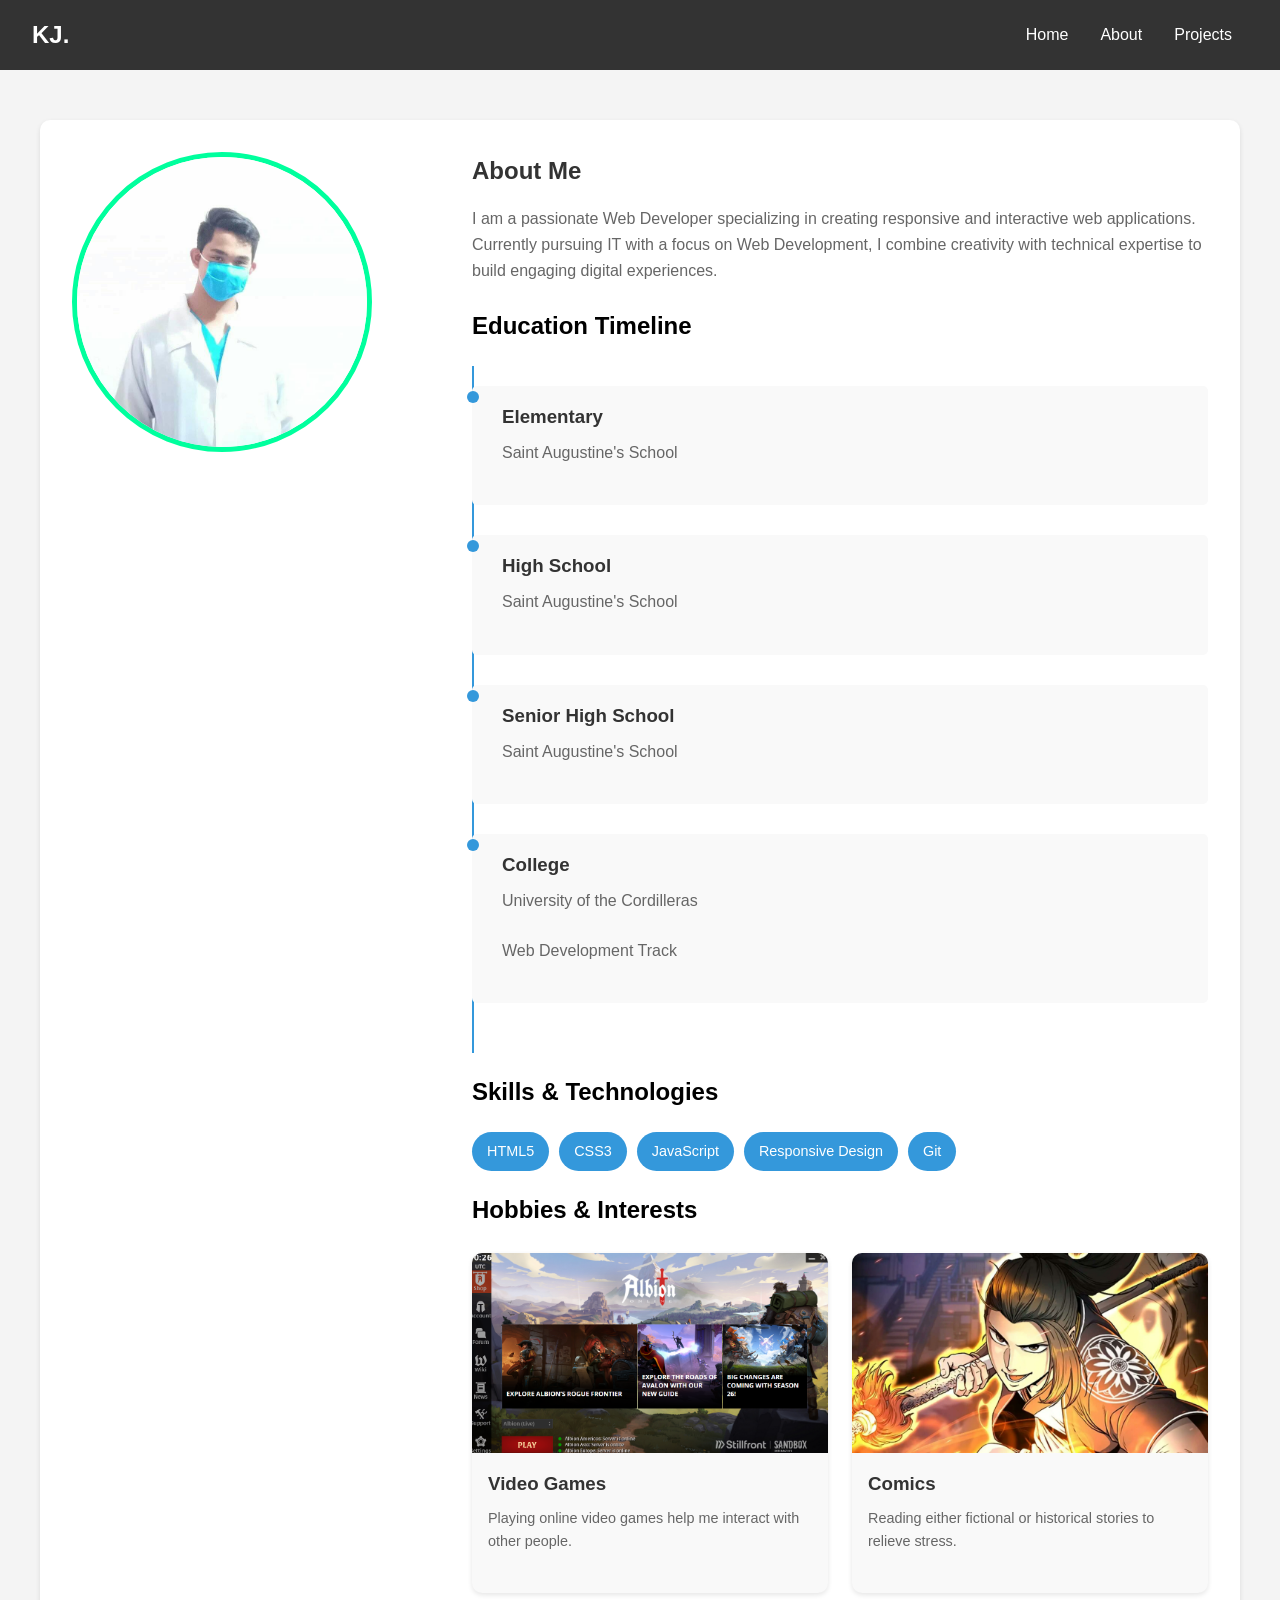
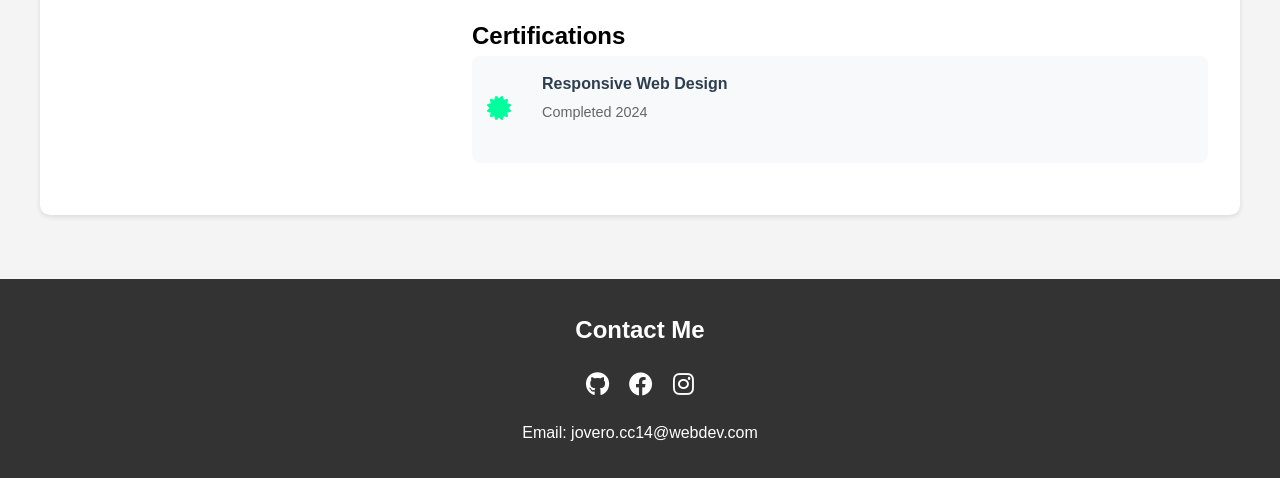
==== about.html @ 2f68d691 "THis is my cc14 activity, resume or portfolio." ====
<!DOCTYPE html>
<html lang="en">
<head>
    <meta charset="UTF-8">
    <meta name="viewport" content="width=device-width, initial-scale=1.0">
    <title>About Me - Web Developer Portfolio</title>
    <link rel="stylesheet" href="css/style.css">
    <link rel="stylesheet" href="css/about.css">
    <link rel="stylesheet" href="https://cdnjs.cloudflare.com/ajax/libs/font-awesome/6.0.0/css/all.min.css">
</head>
<body>
    <nav class="navbar">
        <div class="logo">KJ.</div>
        <ul class="nav-links">
            <li><a href="index.html">Home</a></li>
            <li><a href="about.html" class="active">About</a></li>
            <li><a href="projects.html">Projects</a></li>
        </ul>
        <div class="hamburger">
            <span></span>
            <span></span>
            <span></span>
        </div>
    </nav>

    <section class="about-section">
        <div class="about-content">
            <div class="profile-image">
                <img src="images/profile.png" alt="Profile Picture">
            </div>
            <div class="about-text">
                <h1>About Me</h1>
                <p>I am a passionate Web Developer specializing in creating responsive and interactive web applications. Currently pursuing IT with a focus on Web Development, I combine creativity with technical expertise to build engaging digital experiences.</p>
                
                <h2>Education Timeline</h2>
                <div class="education-timeline">
                    <div class="education-item">
                        <div class="timeline-dot"></div>
                        <h3>Elementary</h3>
                        <p class="institution">Saint Augustine's School</p>
                    </div>

                    <div class="education-item">
                        <div class="timeline-dot"></div>
                        <h3>High School</h3>
                        <p class="institution">Saint Augustine's School</p>
                    </div>

                    <div class="education-item">
                        <div class="timeline-dot"></div>
                        <h3>Senior High School</h3>
                        <p class="institution">Saint Augustine's School</p>
                    </div>

                    <div class="education-item">
                        <div class="timeline-dot"></div>
                        <h3>College</h3>
                        <p class="institution">University of the Cordilleras</p>
                        <p class="track">Web Development Track</p>
                    </div>
                </div>

                <h2>Skills & Technologies</h2>
                <div class="skills-container">
                    <div class="skill-tag">HTML5</div>
                    <div class="skill-tag">CSS3</div>
                    <div class="skill-tag">JavaScript</div>
                    <div class="skill-tag">Responsive Design</div>
                    <div class="skill-tag">Git</div>
                </div>

                <h2>Hobbies & Interests</h2>
                <div class="hobbies-container">
                    <div class="hobby-card">
                        <img src="images/hobby1.png" alt="Hobby 1">
                        <div class="hobby-info">
                            <h3>Video Games</h3>
                            <p>Playing online video games help me interact with other people.</p>
                        </div>
                    </div>
                    <div class="hobby-card">
                        <img src="images/hobby2.png" alt="Hobby 2">
                        <div class="hobby-info">
                            <h3>Comics</h3>
                            <p>Reading either fictional or historical stories to relieve stress.</p>
                        </div>
                    </div>
                </div>

                <h2>Certifications</h2>
                <div class="certifications">
                    <div class="cert-item">
                        <div class="cert-icon">
                            <i class="fas fa-certificate"></i>
                        </div>
                        <div class="cert-details">
                            <h4>Responsive Web Design</h4>
                            <p class="cert-date">Completed 2024</p>
                        </div>
                    </div>
                </div>
            </div>
        </div>
    </section>

    <footer>
        <div class="contact-info">
            <h2>Contact Me</h2>
            <div class="social-links">
                <a href="https://github.com/KKJOVS" target="_blank" rel="noopener noreferrer"><i class="fab fa-github"></i></a>
                <a href="https://facebook.com" target="_blank" rel="noopener noreferrer"><i class="fab fa-facebook"></i></a>
                <a href="https://instagram.com" target="_blank" rel="noopener noreferrer"><i class="fab fa-instagram"></i></a>
            </div>
            <p>Email: jovero.cc14@webdev.com</p>
        </div>
    </footer>

    <script src="js/main.js"></script>
    <script src="js/about.js"></script>
</body>
</html>
---- css/style.css ----
/* Making all zero for the behaviour of each element. */
* {
    margin: 0;
    padding: 0;
    box-sizing: border-box;
}

/* Arial font as a typeface/font */
body {
    font-family: 'Arial', sans-serif;
    line-height: 1.6;
}

/* Navigation Section */
.navbar {
    display: flex;
    justify-content: space-between;
    align-items: center;
    padding: 1rem 2rem;
    background-color: #333;
    position: fixed;
    width: 100%;
    z-index: 1000;
}

.logo {
    color: white;
    font-size: 1.5rem;
    font-weight: bold;
}

.nav-links {
    display: flex;
    list-style: none;
}

.nav-links li a {
    color: white;
    text-decoration: none;
    padding: 0.5rem 1rem;
    transition: 0.3s;
}

.nav-links li a:hover {
    color: #00ff9d;
}

.hamburger {
    display: none;
    flex-direction: column;
    cursor: pointer;
}

.hamburger span {
    width: 25px;
    height: 3px;
    background-color: white;
    margin: 2px;
    transition: 0.3s;
}

/* Hero Section  View Projects and Let's Connect */
.hero {
    height: 100vh;
    background: linear-gradient(rgba(0,0,0,0.7), rgba(0,0,0,0.7)), url('../images/hero-bg.png');
    background-size: cover;
    background-position: center;
    display: flex;
    align-items: center;
    justify-content: center;
    text-align: center;
    color: white;
}

.hero-content h1 {
    font-size: 3rem;
    margin-bottom: 1rem;
}

.hero-content h2 {
    font-size: 2rem;
    margin-bottom: 1rem;
}

.cta-button {
    display: inline-block;
    padding: 1rem 2rem;
    background-color: #00ff9d;
    color: #333;
    text-decoration: none;
    border-radius: 5px;
    margin-top: 2rem;
    transition: 0.3s;
}

.cta-button:hover {
    background-color: #00cc7a;
}

/* Skills Section */
#skills {
    padding: 4rem 2rem;
    background-color: #f4f4f4;
}

#skills h2 {
    text-align: center;
    margin-bottom: 2rem;
}

.skills-container {
    display: grid;
    grid-template-columns: repeat(3, 1fr);
    gap: 2rem;
    max-width: 1200px;
    margin: 0 auto;
}

.skill-card {
    text-align: center;
    padding: 2rem;
    background-color: white;
    border-radius: 10px;
    box-shadow: 0 2px 5px rgba(0,0,0,0.1);
    transition: 0.3s;
}

.skill-card:hover {
    transform: translateY(-5px);
}

.skill-card i {
    font-size: 3rem;
    margin-bottom: 1rem;
    color: #00ff9d;
}

/* Footer */
footer {
    background-color: #333;
    color: white;
    padding: 2rem;
    text-align: center;
}

.social-links {
    margin: 1rem 0;
}

.social-links a {
    color: white;
    font-size: 1.5rem;
    margin: 0 0.5rem;
    transition: 0.3s;
}

.social-links a:hover {
    color: #00ff9d;
}

/* Responsive Design */
@media (max-width: 768px) {
    /* This shows my hamburger menu on mobile devices */
    .hamburger {
        display: flex;
    }

    .nav-links {
        display: none;
        width: 100%;
        position: absolute;
        top: 70px;
        left: 0;
        background-color: #333;
        flex-direction: column;
        text-align: center;
    }

    .nav-links.active {
        display: flex;
    }

    .nav-links li {
        margin: 1rem 0;
    }

    .hero-content h1 {
        font-size: 2rem;
    }

    .hero-content h2 {
        font-size: 1.5rem;
    }
}
---- css/about.css ----
/* This is my about section, made it to start below the navbar */
.about-section {
    padding: 120px 2rem 4rem;
    background-color: #f4f4f4;
    min-height: 100vh;
}

/* I use CSS Grid to make this layout */
.about-content {
    max-width: 1200px;
    margin: 0 auto;
    display: grid;
    grid-template-columns: 1fr 2fr;
    gap: 2rem;
    background-color: white;
    padding: 2rem;
    border-radius: 10px;
    box-shadow: 0 2px 5px rgba(0,0,0,0.1);
}

/* To make it good, I added border effect to my profile picture */
.profile-image img {
    width: 100%;
    max-width: 300px;
    height: 300px;
    border-radius: 50%;
    border: 5px solid #00ff9d; /* For exclusivity, I use green to represent me */
    object-fit: cover;
}

.about-text h1 {
    color: #333;
    margin-bottom: 1rem;
}

.about-text p {
    margin-bottom: 1.5rem;
    color: #666;
}

.education-item {
    margin-bottom: 2rem;
    padding: 1rem;
    background-color: #f9f9f9;
    border-radius: 5px;
}

.education-item h3 {
    color: #333;
    margin-bottom: 0.5rem;
}

.certifications {
    display: grid;
    grid-template-columns: repeat(auto-fit, minmax(200px, 1fr));
    gap: 1rem;
}

.cert-item {
    display: flex;
    align-items: center;
    padding: 1rem;
    background-color: #f9f9f9;
    border-radius: 5px;
}

.cert-item i {
    color: #00ff9d;
    font-size: 1.5rem;
    margin-right: 1rem;
}

/* Hobbies Section */
.hobbies-container {
    display: grid;
    grid-template-columns: repeat(auto-fit, minmax(250px, 1fr));
    gap: 1.5rem;
    margin: 1.5rem 0;
}

.hobby-card {
    background-color: #f9f9f9;
    border-radius: 10px;
    overflow: hidden;
    box-shadow: 0 2px 5px rgba(0,0,0,0.1);
    transition: transform 0.3s ease;
    height: 100%;
    display: flex;
    flex-direction: column;
}

.hobby-card:hover {
    transform: translateY(-5px);
}

.hobby-card img {
    width: 100%;
    height: 200px;
    object-fit: cover;
    display: block;
}

.hobby-info {
    flex: 1;
    padding: 1rem;
    display: flex;
    flex-direction: column;
    justify-content: space-between;
}

.hobby-info h3 {
    color: #333;
    margin-bottom: 0.5rem;
}

.hobby-info p {
    color: #666;
    font-size: 0.9rem;
}

@media (max-width: 768px) {
    .about-content {
        grid-template-columns: 1fr;
    }

    .profile-image {
        margin-bottom: 2rem;
    }

    .hobbies-container {
        grid-template-columns: 1fr;
    }
} 

.education-timeline {
    position: relative;
    padding: 20px 0;
    margin: 20px 0;
}

.education-timeline::before {
    content: '';
    position: absolute;
    left: 0;
    top: 0;
    height: 100%;
    width: 2px;
    background: #3498db;
}

.education-item {
    position: relative;
    padding-left: 30px;
    margin-bottom: 30px;
}

.timeline-dot {
    position: absolute;
    left: -5px;
    top: 5px;
    width: 12px;
    height: 12px;
    border-radius: 50%;
    background: #3498db;
}

.skills-container {
    display: flex;
    flex-wrap: wrap;
    gap: 10px;
    margin: 20px 0;
}

.skill-tag {
    background: #3498db;
    color: white;
    padding: 8px 15px;
    border-radius: 20px;
    font-size: 0.9em;
}

.cert-item {
    display: flex;
    align-items: center;
    gap: 15px;
    margin-bottom: 20px;
    padding: 15px;
    border-radius: 8px;
    background: #f8f9fa;
    transition: transform 0.2s;
}

.cert-item:hover {
    transform: translateX(10px);
}

.cert-icon {
    color: #3498db;
    font-size: 1.5em;
}

.cert-details h4 {
    margin: 0;
    color: #2c3e50;
}

.cert-date {
    color: #666;
    font-size: 0.9em;
    margin: 5px 0 0 0;
}
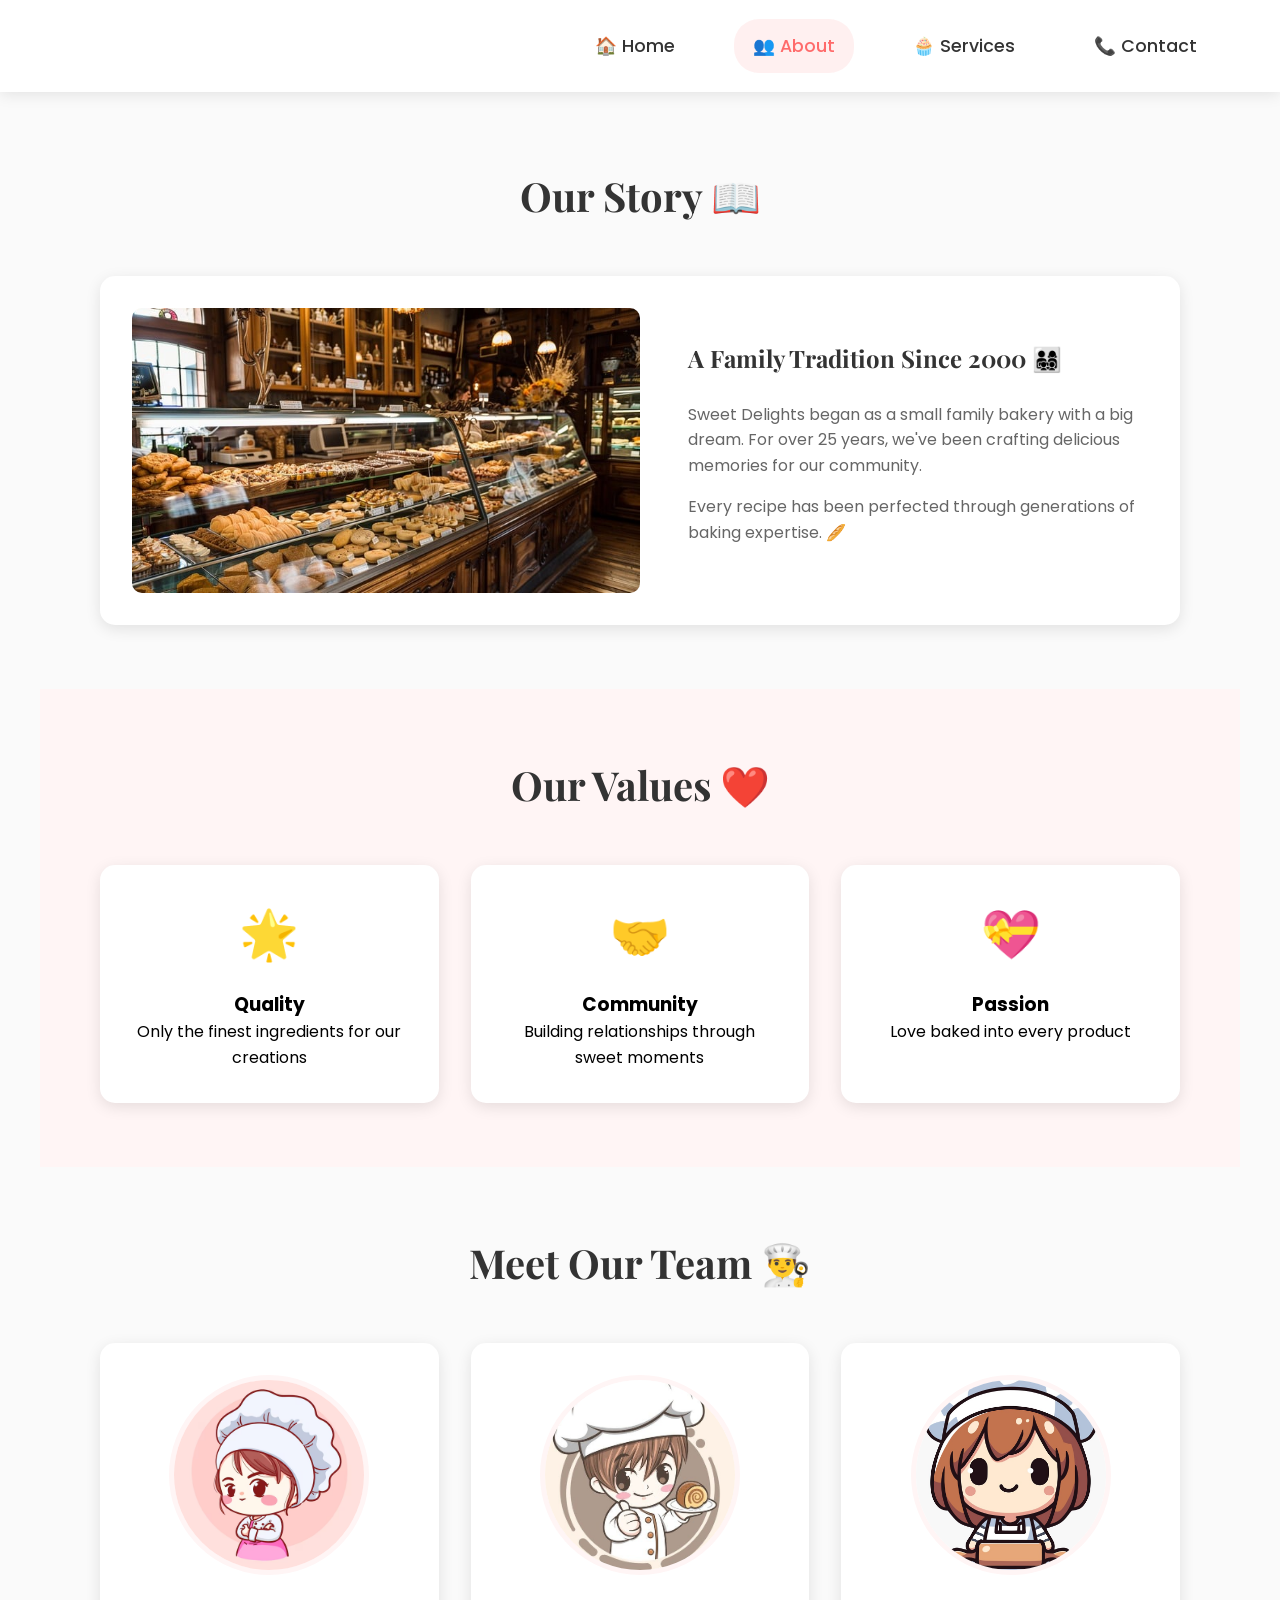
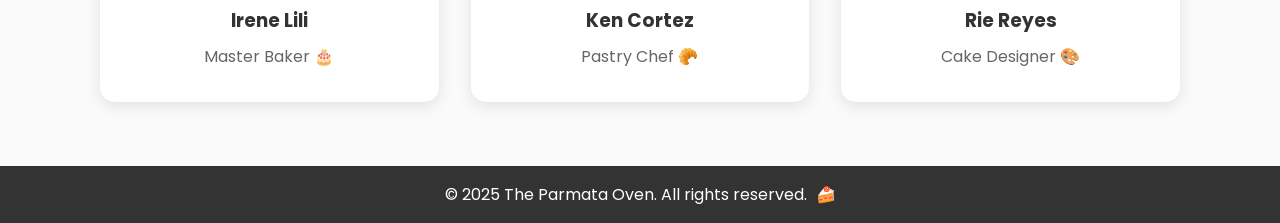
==== commit d1ca37ef: "This is for my business website activity 02" ====
--- a/about.html
+++ b/about.html
@@ -3,119 +3,83 @@
 <head>
     <meta charset="UTF-8">
     <meta name="viewport" content="width=device-width, initial-scale=1.0">
-    <title>About Me - Web Developer Portfolio</title>
-    <link rel="stylesheet" href="css/style.css">
-    <link rel="stylesheet" href="css/about.css">
-    <link rel="stylesheet" href="https://cdnjs.cloudflare.com/ajax/libs/font-awesome/6.0.0/css/all.min.css">
+    <title>About - Sweet Delights Bakery</title>
+    <link rel="stylesheet" href="styles/about.css">
+    <link href="https://fonts.googleapis.com/css2?family=Playfair+Display:wght@400;700&family=Poppins:wght@300;400;500&display=swap" rel="stylesheet">
 </head>
 <body>
-    <nav class="navbar">
-        <div class="logo">KJ.</div>
-        <ul class="nav-links">
-            <li><a href="index.html">Home</a></li>
-            <li><a href="about.html" class="active">About</a></li>
-            <li><a href="projects.html">Projects</a></li>
-        </ul>
-        <div class="hamburger">
-            <span></span>
-            <span></span>
-            <span></span>
+    <nav>
+        <div class="nav-links">
+            <a href="index.html">🏠 Home</a>
+            <a href="about.html">👥 About</a>
+            <a href="services.html">🧁 Services</a>
+            <a href="contact.html">📞 Contact</a>
         </div>
+        <div class="hamburger">☰</div>
     </nav>
 
-    <section class="about-section">
-        <div class="about-content">
-            <div class="profile-image">
-                <img src="images/profile.png" alt="Profile Picture">
-            </div>
-            <div class="about-text">
-                <h1>About Me</h1>
-                <p>I am a passionate Web Developer specializing in creating responsive and interactive web applications. Currently pursuing IT with a focus on Web Development, I combine creativity with technical expertise to build engaging digital experiences.</p>
-                
-                <h2>Education Timeline</h2>
-                <div class="education-timeline">
-                    <div class="education-item">
-                        <div class="timeline-dot"></div>
-                        <h3>Elementary</h3>
-                        <p class="institution">Saint Augustine's School</p>
-                    </div>
-
-                    <div class="education-item">
-                        <div class="timeline-dot"></div>
-                        <h3>High School</h3>
-                        <p class="institution">Saint Augustine's School</p>
-                    </div>
-
-                    <div class="education-item">
-                        <div class="timeline-dot"></div>
-                        <h3>Senior High School</h3>
-                        <p class="institution">Saint Augustine's School</p>
-                    </div>
-
-                    <div class="education-item">
-                        <div class="timeline-dot"></div>
-                        <h3>College</h3>
-                        <p class="institution">University of the Cordilleras</p>
-                        <p class="track">Web Development Track</p>
-                    </div>
-                </div>
-
-                <h2>Skills & Technologies</h2>
-                <div class="skills-container">
-                    <div class="skill-tag">HTML5</div>
-                    <div class="skill-tag">CSS3</div>
-                    <div class="skill-tag">JavaScript</div>
-                    <div class="skill-tag">Responsive Design</div>
-                    <div class="skill-tag">Git</div>
-                </div>
-
-                <h2>Hobbies & Interests</h2>
-                <div class="hobbies-container">
-                    <div class="hobby-card">
-                        <img src="images/hobby1.png" alt="Hobby 1">
-                        <div class="hobby-info">
-                            <h3>Video Games</h3>
-                            <p>Playing online video games help me interact with other people.</p>
-                        </div>
-                    </div>
-                    <div class="hobby-card">
-                        <img src="images/hobby2.png" alt="Hobby 2">
-                        <div class="hobby-info">
-                            <h3>Comics</h3>
-                            <p>Reading either fictional or historical stories to relieve stress.</p>
-                        </div>
-                    </div>
-                </div>
-
-                <h2>Certifications</h2>
-                <div class="certifications">
-                    <div class="cert-item">
-                        <div class="cert-icon">
-                            <i class="fas fa-certificate"></i>
-                        </div>
-                        <div class="cert-details">
-                            <h4>Responsive Web Design</h4>
-                            <p class="cert-date">Completed 2024</p>
-                        </div>
-                    </div>
+    <main class="about-container">
+        <section class="about-hero">
+            <h1>Our Story 📖</h1>
+            <div class="story-content">
+                <img src="images/bakery-interior.jpg" alt="Our Bakery">
+                <div class="story-text">
+                    <h2>A Family Tradition Since 2000 👨‍👩‍👧‍👦</h2>
+                    <p>Sweet Delights began as a small family bakery with a big dream. For over 25 years, we've been crafting delicious memories for our community.</p>
+                    <p>Every recipe has been perfected through generations of baking expertise. 🥖</p>
                 </div>
             </div>
-        </div>
-    </section>
+        </section>
+
+        <section class="values">
+            <h2>Our Values ❤️</h2>
+            <div class="values-grid">
+                <div class="value-card">
+                    <span class="value-icon">🌟</span>
+                    <h3>Quality</h3>
+                    <p>Only the finest ingredients for our creations</p>
+                </div>
+                <div class="value-card">
+                    <span class="value-icon">🤝</span>
+                    <h3>Community</h3>
+                    <p>Building relationships through sweet moments</p>
+                </div>
+                <div class="value-card">
+                    <span class="value-icon">💝</span>
+                    <h3>Passion</h3>
+                    <p>Love baked into every product</p>
+                </div>
+            </div>
+        </section>
+
+        <section class="team-section">
+            <h2>Meet Our Team 👨‍🍳</h2>
+            <div class="team-grid">
+                <div class="team-member">
+                    <img src="images/baker1.jpg" alt="Head Baker">
+                    <h3>Irene Lili</h3>
+                    <p>Master Baker 🎂</p>
+                </div>
+                <div class="team-member">
+                    <img src="images/baker2.jpg" alt="Pastry Chef">
+                    <h3>Ken Cortez</h3>
+                    <p>Pastry Chef 🥐</p>
+                </div>
+                <div class="team-member">
+                    <img src="images/baker3.jpg" alt="Cake Designer">
+                    <h3>Rie Reyes</h3>
+                    <p>Cake Designer 🎨</p>
+                </div>
+            </div>
+        </section>
+    </main>
 
     <footer>
-        <div class="contact-info">
-            <h2>Contact Me</h2>
-            <div class="social-links">
-                <a href="https://github.com/KKJOVS" target="_blank" rel="noopener noreferrer"><i class="fab fa-github"></i></a>
-                <a href="https://facebook.com" target="_blank" rel="noopener noreferrer"><i class="fab fa-facebook"></i></a>
-                <a href="https://instagram.com" target="_blank" rel="noopener noreferrer"><i class="fab fa-instagram"></i></a>
-            </div>
-            <p>Email: jovero.cc14@webdev.com</p>
+        <div class="footer-content">
+            <p>&copy; 2025 The Parmata Oven. All rights reserved. <span class="cake-icon">🍰</span></p>
         </div>
     </footer>
 
-    <script src="js/main.js"></script>
-    <script src="js/about.js"></script>
+    <script src="scripts/about.js"></script>
 </body>
 </html> 
--- a/styles/about.css
+++ b/styles/about.css
@@ -0,0 +1,306 @@
+* {
+    margin: 0;
+    padding: 0;
+    box-sizing: border-box;
+}
+
+body {
+    font-family: 'Poppins', sans-serif;
+    line-height: 1.6;
+    background: #fafafa;
+}
+
+nav {
+    position: fixed;
+    top: 0;
+    right: 0;
+    width: 100%;
+    padding: 1.2rem 2rem;
+    background: rgba(255, 255, 255, 0.95);
+    backdrop-filter: blur(10px);
+    box-shadow: 0 2px 15px rgba(0,0,0,0.1);
+    z-index: 1000;
+    display: flex;
+    justify-content: flex-end;
+}
+
+.nav-links {
+    display: flex;
+    gap: 2.5rem;
+    margin-right: 2rem;
+}
+
+.nav-links a {
+    text-decoration: none;
+    color: #333;
+    font-size: 1.1rem;
+    font-weight: 500;
+    padding: 0.8rem 1.2rem;
+    border-radius: 25px;
+    transition: all 0.3s ease;
+}
+
+.nav-links a:hover {
+    color: #ff6b6b;
+    background: rgba(255, 107, 107, 0.1);
+    transform: translateY(-2px);
+}
+
+.nav-links a.active {
+    color: #ff6b6b;
+    background: rgba(255, 107, 107, 0.1);
+}
+
+.nav-links a:hover emoji {
+    display: inline-block;
+    animation: bounce 0.5s ease infinite;
+}
+
+@keyframes bounce {
+    0%, 100% { transform: translateY(0); }
+    50% { transform: translateY(-3px); }
+}
+
+.logo {
+    display: none;
+}
+
+.hamburger {
+    display: none;
+    cursor: pointer;
+    font-size: 1.5rem;
+    padding: 0.5rem;
+    border-radius: 8px;
+    transition: all 0.3s ease;
+}
+
+.hamburger:hover {
+    background: rgba(255, 107, 107, 0.1);
+    color: #ff6b6b;
+}
+
+.about-container {
+    padding-top: 100px;
+    max-width: 1200px;
+    margin: 0 auto;
+}
+
+.about-hero {
+    padding: 4rem 5%;
+}
+
+.about-hero h1 {
+    font-family: 'Playfair Display', serif;
+    font-size: 2.5rem;
+    text-align: center;
+    margin-bottom: 3rem;
+    color: #333;
+}
+
+.story-content {
+    display: flex;
+    gap: 3rem;
+    align-items: center;
+    background: white;
+    padding: 2rem;
+    border-radius: 15px;
+    box-shadow: 0 4px 15px rgba(0,0,0,0.1);
+}
+
+.story-content img {
+    width: 50%;
+    border-radius: 10px;
+    transition: transform 0.3s ease;
+}
+
+.story-content img:hover {
+    transform: scale(1.02);
+}
+
+.story-text h2 {
+    font-family: 'Playfair Display', serif;
+    margin-bottom: 1.5rem;
+    color: #333;
+}
+
+.story-text p {
+    margin-bottom: 1rem;
+    color: #666;
+}
+
+.values {
+    padding: 4rem 5%;
+    background: #fff5f5;
+}
+
+.values h2 {
+    text-align: center;
+    font-family: 'Playfair Display', serif;
+    margin-bottom: 3rem;
+    font-size: 2.5rem;
+    color: #333;
+}
+
+.values-grid {
+    display: grid;
+    grid-template-columns: repeat(auto-fit, minmax(250px, 1fr));
+    gap: 2rem;
+}
+
+.value-card {
+    background: white;
+    padding: 2rem;
+    border-radius: 15px;
+    text-align: center;
+    box-shadow: 0 4px 15px rgba(0,0,0,0.1);
+    transition: transform 0.3s ease;
+}
+
+.value-card:hover {
+    transform: translateY(-10px);
+}
+
+.value-icon {
+    font-size: 3rem;
+    margin-bottom: 1rem;
+    display: block;
+}
+
+.team-section {
+    padding: 4rem 5%;
+}
+
+.team-section h2 {
+    text-align: center;
+    font-family: 'Playfair Display', serif;
+    margin-bottom: 3rem;
+    font-size: 2.5rem;
+    color: #333;
+}
+
+.team-grid {
+    display: grid;
+    grid-template-columns: repeat(auto-fit, minmax(250px, 1fr));
+    gap: 2rem;
+}
+
+.team-member {
+    text-align: center;
+    background: white;
+    padding: 2rem;
+    border-radius: 15px;
+    box-shadow: 0 4px 15px rgba(0,0,0,0.1);
+    transition: transform 0.3s ease;
+}
+
+.team-member:hover {
+    transform: translateY(-10px);
+}
+
+.team-member img {
+    width: 200px;
+    height: 200px;
+    border-radius: 50%;
+    object-fit: cover;
+    margin-bottom: 1.5rem;
+    border: 5px solid #fff5f5;
+}
+
+.team-member h3 {
+    color: #333;
+    margin-bottom: 0.5rem;
+}
+
+.team-member p {
+    color: #666;
+}
+
+footer {
+    background-color: #333;
+    color: white;
+    text-align: center;
+    padding: 1rem 0;
+    position: relative;
+    z-index: 10;
+}
+
+.footer-content {
+    max-width: 1200px;
+    margin: 0 auto;
+    padding: 0 20px;
+}
+
+.cake-icon {
+    margin-left: 5px;
+}
+
+@media (max-width: 768px) {
+    .hamburger {
+        display: block;
+        position: absolute;
+        right: 2rem;
+        top: 1.2rem;
+    }
+
+    .nav-links {
+        display: none;
+        position: absolute;
+        top: 100%;
+        right: 1rem;
+        background: white;
+        width: 220px;
+        flex-direction: column;
+        gap: 0.5rem;
+        padding: 1rem;
+        border-radius: 12px;
+        box-shadow: 0 4px 20px rgba(0,0,0,0.1);
+    }
+
+    .nav-links.active {
+        display: flex;
+    }
+
+    .nav-links a {
+        padding: 1rem 1.5rem;
+        border-radius: 8px;
+        display: flex;
+        align-items: center;
+        gap: 10px;
+    }
+
+    @keyframes slideIn {
+        from {
+            opacity: 0;
+            transform: translateY(-10px);
+        }
+        to {
+            opacity: 1;
+            transform: translateY(0);
+        }
+    }
+
+    .story-content {
+        flex-direction: column;
+    }
+
+    .story-content img {
+        width: 100%;
+    }
+}
+
+::-webkit-scrollbar {
+    width: 8px;
+}
+
+::-webkit-scrollbar-track {
+    background: #f1f1f1;
+}
+
+::-webkit-scrollbar-thumb {
+    background: #ff6b6b;
+    border-radius: 4px;
+}
+
+::-webkit-scrollbar-thumb:hover {
+    background: #ff5252;
+} 
